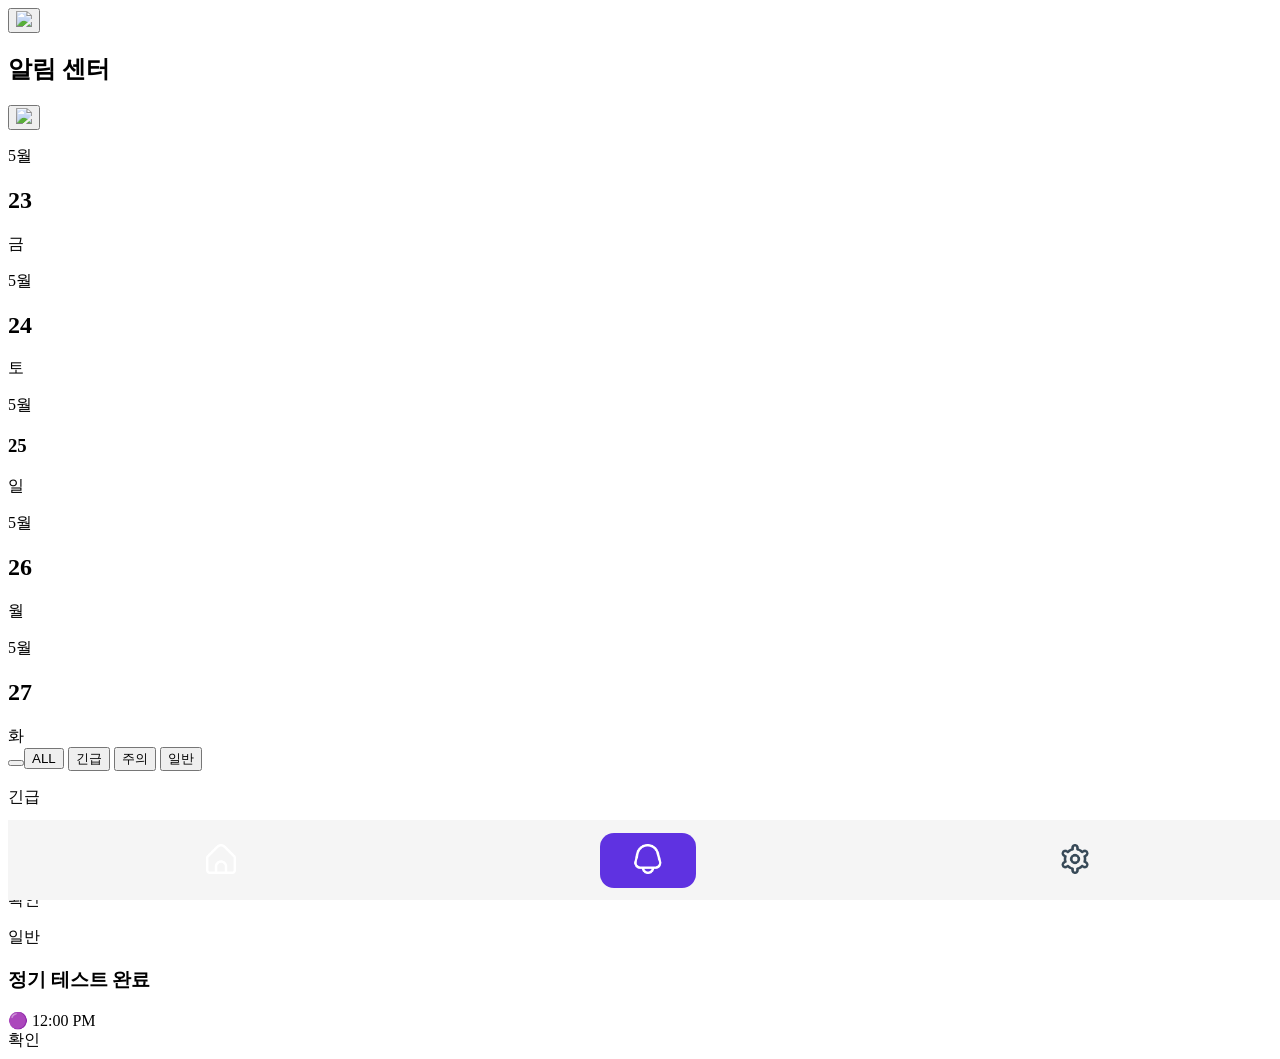
==== alert.html @ 4aeda637 "asdd" ====
<!DOCTYPE html>
<html lang="en">
<head>
    <meta charset="UTF-8">
    <meta name="viewport" content="width=device-width, initial-scale=1.0">
    <title>Document</title>

    <link rel="stylesheet" href="alert.css">
</head>
<body>
    <!--상단 바-->
    <div class="header">
    <button class="back_btn">
        <img src="images/back.png">
    </button>
    <h2>알림 센터</h2>
    <button class="calendar_btn">
        <img src="images/calendar.png">
    </button>
    </div>        
    
    <div class="date_list">
        <div class="date_card">
        <p>5월</p>
        <h2>23</h2>
        <span>금</span>
    
        <div class="date_card">
        <p>5월</p>
        <h2>24</h2>
        <span>토</span>
    </div>

    <div class="date_card">
        <p>5월</p>
        <h3>25</h3>
        <span>일</span>
    </div>

    <div class="date_card">
        <p>5월</p>
        <h2>26</h2>
        <span>월</span>

    <div class="date_card">
        <p>5월</p>
        <h2>27</h2>
        <span>화</span>

    </div>

    <!--필터-->
    <div class="category">

    <button class="active">
    <button>ALL</button>
    <button>긴급</button>
    <button>주의</button>
    <button>일반</button>
    </button>
    </div>

    <!--알림목록-->
    <div class="alert_list">
    <div class="alert_card urgent">
        <p class="type">긴급</p>
        <h3>낙상 위험 감지</h3>
        <div class="bottom">
            <span>🟣 10:00 AM</span>
            <div class="state">확인</div>

        </div>

    </div>



    <div class="alert_card normal">

        <p class="type">일반</p>

        <h3>정기 테스트 완료</h3>

        <div class="bottom">

            <span>🟣 12:00 PM</span>

            <div class="state">확인</div>

        </div>

    </div>

</div>

</div>
    
    
    
    
    
    
    
    
    
    
    
    
    
    
    
    
    <!--아래바-->
        <div class='bar'>
            <div class='home'>
                <button id='homebtn'>
                    <img src="images/home.png" class="home" alt="home">
                </button>
            </div>
            <div class='alert'>
                <button id='alertbtn'>
                    <img src="images/alert1.png" class="alert" alt="alert">
                </button>
            </div>
            <div class='setting'>
                <button id='settingbtn'>
                    <img src="images/setting.png" class="setting" alt="setting">
                </button>
            </div>
        </div>
    
</body>
</html>
---- alert.css ----
/* 아래 바 */
.bar {
    position: fixed;
    bottom: 0;
    width: 100%;
    height: 80px;
    background: #F5F5F5;
    display: flex;
    justify-content: space-around;
    align-items: center;
}

/* 버튼 */
.bar button {
    width: 96px;
    height: 55px;
    border: none;
    background: transparent;
    border-radius: 14px;
    cursor: pointer;
}

/* 아이콘 */
.bar img {
    width: 30px;
    height: 30px;
}

#alertbtn {
    background: #5F32E1;
}
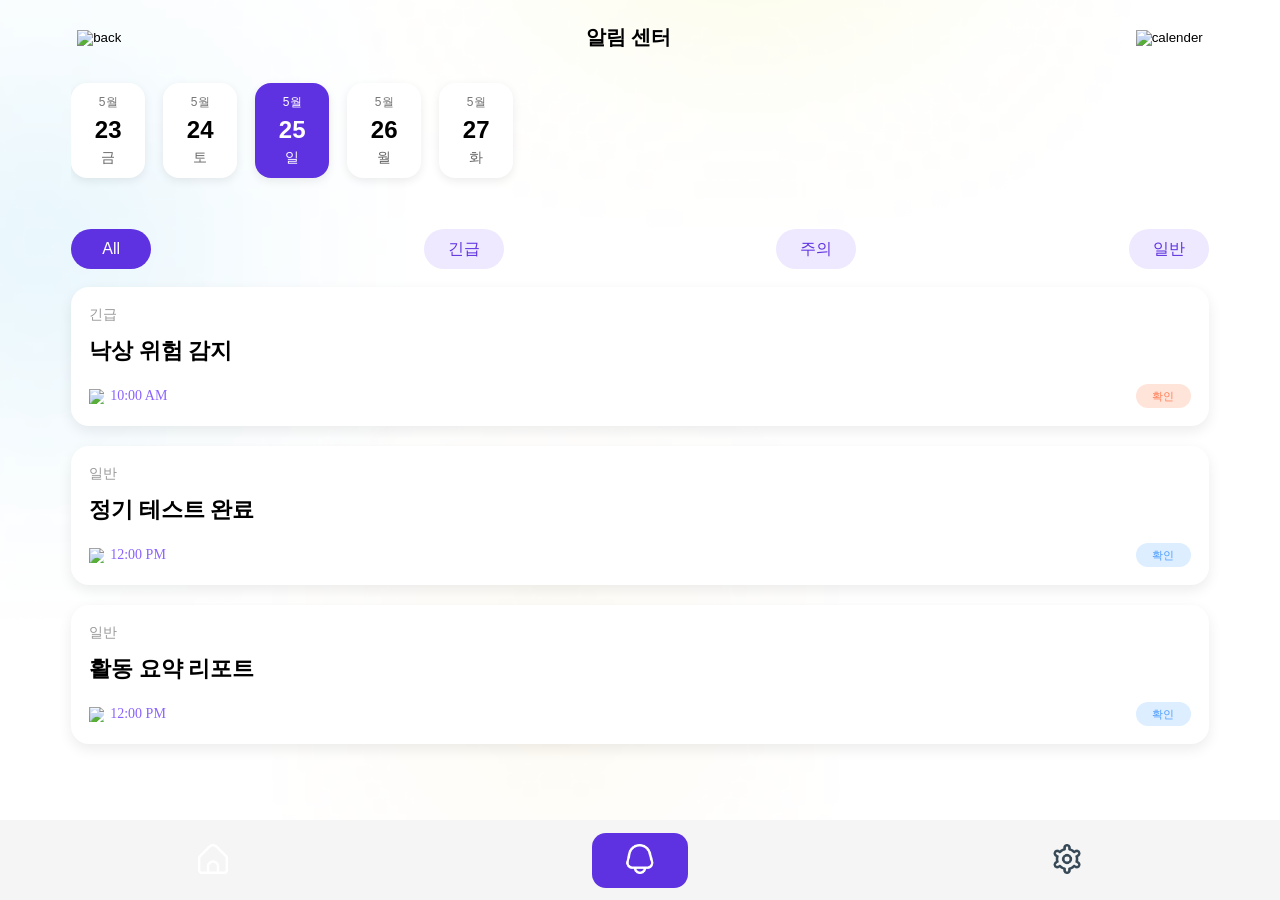
==== commit 086b9198: "ad" ====
--- a/alert.html
+++ b/alert.html
@@ -1,5 +1,6 @@
 <!DOCTYPE html>
 <html lang="en">
+
 <head>
     <meta charset="UTF-8">
     <meta name="viewport" content="width=device-width, initial-scale=1.0">
@@ -7,110 +8,114 @@
 
     <link rel="stylesheet" href="alert.css">
 </head>
+
 <body>
-    <!--상단 바-->
-    <div class="header">
-    <button class="back_btn">
-        <img src="images/back.png">
-    </button>
-    <h2>알림 센터</h2>
-    <button class="calendar_btn">
-        <img src="images/calendar.png">
-    </button>
-    </div>        
-    
-    <div class="date_list">
-        <div class="date_card">
-        <p>5월</p>
-        <h2>23</h2>
-        <span>금</span>
-    
-        <div class="date_card">
-        <p>5월</p>
-        <h2>24</h2>
-        <span>토</span>
-    </div>
+    <div class='container'>
+        <!--상단 바-->
+        <div class="header">
+            <button class="backbtn">
+                <img src="images/back.png" alt="back">
+            </button>
+            <h2>알림 센터</h2>
+            <button class="calendarbtn">
+                <img src="images/calender.png" alt="calender">
+            </button>
+        </div>
 
-    <div class="date_card">
-        <p>5월</p>
-        <h3>25</h3>
-        <span>일</span>
-    </div>
+        <!-- 날짜 -->
+        <div class="date_list">
+            <button class="date_card">
+                <span class="month">5월</span>
+                <h3>23</h3>
+                <span class="day">금</span>
+            </button>
 
-    <div class="date_card">
-        <p>5월</p>
-        <h2>26</h2>
-        <span>월</span>
+            <button class="date_card">
+                <span class="month">5월</span>
+                <h3>24</h3>
+                <span class="day">토</span>
+            </button>
 
-    <div class="date_card">
-        <p>5월</p>
-        <h2>27</h2>
-        <span>화</span>
+            <button class="date_card active">
+                <span class="month">5월</span>
+                <h3>25</h3>
+                <span class="day">일</span>
+            </button>
 
-    </div>
+            <button class="date_card">
+                <span class="month">5월</span>
+                <h3>26</h3>
+                <span class="day">월</span>
+            </button>
 
-    <!--필터-->
-    <div class="category">
+            <button class="date_card">
+                <span class="month">5월</span>
+                <h3>27</h3>
+                <span class="day">화</span>
+            </button>
+        </div>
 
-    <button class="active">
-    <button>ALL</button>
-    <button>긴급</button>
-    <button>주의</button>
-    <button>일반</button>
-    </button>
-    </div>
+        <!-- 필터 -->
+        <div class="category">
+            <button class="categorybtn_active">All</button>
+            <button class="categorybtn">긴급</button>
+            <button class="categorybtn">주의</button>
+            <button class="categorybtn">일반</button>
+        </div>
 
-    <!--알림목록-->
-    <div class="alert_list">
-    <div class="alert_card urgent">
-        <p class="type">긴급</p>
-        <h3>낙상 위험 감지</h3>
-        <div class="bottom">
-            <span>🟣 10:00 AM</span>
-            <div class="state">확인</div>
+        <!-- 알림 목록 -->
+        <div class="alert_list">
+            <div class="alert_card">
+                <span class="urgent">긴급</span>
+                <h3 class="alert_title">
+                    낙상 위험 감지
+                </h3>
+                <div class="alert_bottom">
+                    <div class="time_box">
+                        <img src="images/clock.png" alt="clock">
+                        <span class="alert_time">10:00 AM</span>
+                    </div>
+                    <button class="confirm_btn urgent_btn">
+                        확인
+                    </button>
+                </div>
+            </div>
+
+            <div class="alert_card">
+                <span class="normal">일반</span>
+                <h3 class="alert_title">
+                    정기 테스트 완료
+                </h3>
+                <div class="alert_bottom">
+                    <div class="time_box">
+                        <img src="images/clock.png" alt="clock">
+                        <span class="alert_time">12:00 PM</span>
+                    </div>
+                    <button class="confirm_btn normal_btn">
+                        확인
+                    </button>
+                </div>
+            </div>
+
+            <div class="alert_card">
+                <span class="normal">일반</span>
+                <h3 class="alert_title">
+                    활동 요약 리포트
+                </h3>
+                <div class="alert_bottom">
+                    <div class="time_box">
+                        <img src="images/clock.png" alt="clock">
+                        <span class="alert_time">12:00 PM</span>
+                    </div>
+                    <button class="confirm_btn normal_btn">
+                        확인
+                    </button>
+                </div>
+            </div>
 
         </div>
 
-    </div>
-
-
-
-    <div class="alert_card normal">
-
-        <p class="type">일반</p>
-
-        <h3>정기 테스트 완료</h3>
-
-        <div class="bottom">
-
-            <span>🟣 12:00 PM</span>
-
-            <div class="state">확인</div>
-
-        </div>
-
-    </div>
-
-</div>
-
-</div>
-    
-    
-    
-    
-    
-    
-    
-    
-    
-    
-    
-    
-    
-    
-    
-    
-    <!--아래바-->
+        <!--아래바-->
         <div class='bar'>
             <div class='home'>
                 <button id='homebtn'>
@@ -128,6 +133,9 @@
                 </button>
             </div>
         </div>
-    
+    </div>
+
+    <script src="alert.js"></script>
 </body>
+
 </html>
--- a/alert.css
+++ b/alert.css
@@ -1,13 +1,206 @@
-
-
-
-
-
+/* 전체 */    
+body {
+    background-image: url("images/background.png");
+    background-size: cover;
+    background-position: center;
+    background-repeat: no-repeat;
+    background-attachment: fixed;
+    font-family:Lexend Deca;
+}
+
+/* 상단 */
+.header{
+    width:90%;
+    margin: 24px auto;
+    display:flex;
+    justify-content:space-between;
+    align-items:center;
+}
+
+.header h2{
+    margin:0;
+    font-size:20px;
+    font-weight:700;
+}
+
+.backbtn,
+.calendarbtn{
+    border:none;
+    background:none;
+    cursor:pointer;
+}
+
+.backbtn img{
+    width:28px;
+    height:28px;
+}
+
+.calendarbtn img{
+    width:24px;
+    height:24px;
+}
+
+/* 날짜 */
+.date_list{
+    width:90%;
+    height:120px;
+    margin:auto;
+    display:flex;
+    gap:18px;
+    overflow-x:auto;
+    overflow-y:visible;
+    padding:8px 0;
+}
+
+.date_list::-webkit-scrollbar{
+    display:none;
+}
+
+.date_card{
+    min-width:74px;
+    height:95px;
+    border:none;
+    border-radius:16px;
+    background:#fff;
+    box-shadow:0 3px 10px rgba(0,0,0,.08);
+    display:flex;
+    flex-direction:column;
+    justify-content:center;
+    align-items:center;
+    cursor:pointer;
+}
+
+.date_card .month{
+    font-size:12px;
+    color:#777;
+}
+
+.date_card h3{
+    margin:5px 0;
+    font-size:24px;
+}
+
+.date_card .day{
+    font-size:14px;
+    color:#666;
+}
+
+/* 활성화 버튼*/
+.active{
+    background:#5F32E1;
+    color:white;
+}
+
+.active .month,
+.active .day{
+    color:white;
+}
+
+/* 카테고리 */
+.category{
+    width:90%;
+    margin:18px auto;
+    display:flex;
+    justify-content:space-between;
+}
+
+.categorybtn,
+.categorybtn_active{
+    width:80px;
+    height:40px;
+    border:none;
+    border-radius:20px;
+    font-size:16px;
+    cursor:pointer;
+}
+
+.categorybtn{
+    background:#EEE9FF;
+    color:#5F32E1;
+}
+
+.categorybtn_active{
+    background:#5F32E1;
+    color:white;
+}
+
+/* 카드 */
+.alert_list{
+    width:90%;
+    margin:auto;
+    display:flex;
+    flex-direction:column;
+    gap:20px;
+}
+
+.alert_card{
+    background:white;
+    border-radius:18px;
+    padding:18px;
+    box-shadow:0 5px 14px rgba(0,0,0,.08);
+}
+
+.urgent{
+    font-size:14px;
+    color:#999;
+}
+
+.normal{
+    font-size:14px;
+    color:#999;
+}
+
+.alert_title{
+    margin:12px 0 18px;
+    font-size:22px;
+}
+
+.alert_bottom{
+    display:flex;
+    justify-content:space-between;
+    align-items:center;
+}
+
+.time_box{
+    display:flex;
+    align-items:center;
+    gap:6px;
+}
+
+.time_box img{
+    width:15px;
+    height:15px;
+}
+
+.alert_time{
+    color:#8B63FF;
+    font-size:14px;
+}
+
+.confirm_btn{
+    width:55px;
+    height:24px;
+    border:none;
+    border-radius:20px;
+    font-size:11px;
+    cursor:pointer;
+}
+
+.urgent_btn{
+    background:#FFE4DA;
+    color:#FF7B52;
+}
+
+.normal_btn{
+    background:#DCEEFF;
+    color:#4A9BFF;
+}
 
 /* 아래 바 */
 .bar {
     position: fixed;
     bottom: 0;
+    left: 0;
     width: 100%;
     height: 80px;
     background: #F5F5F5;
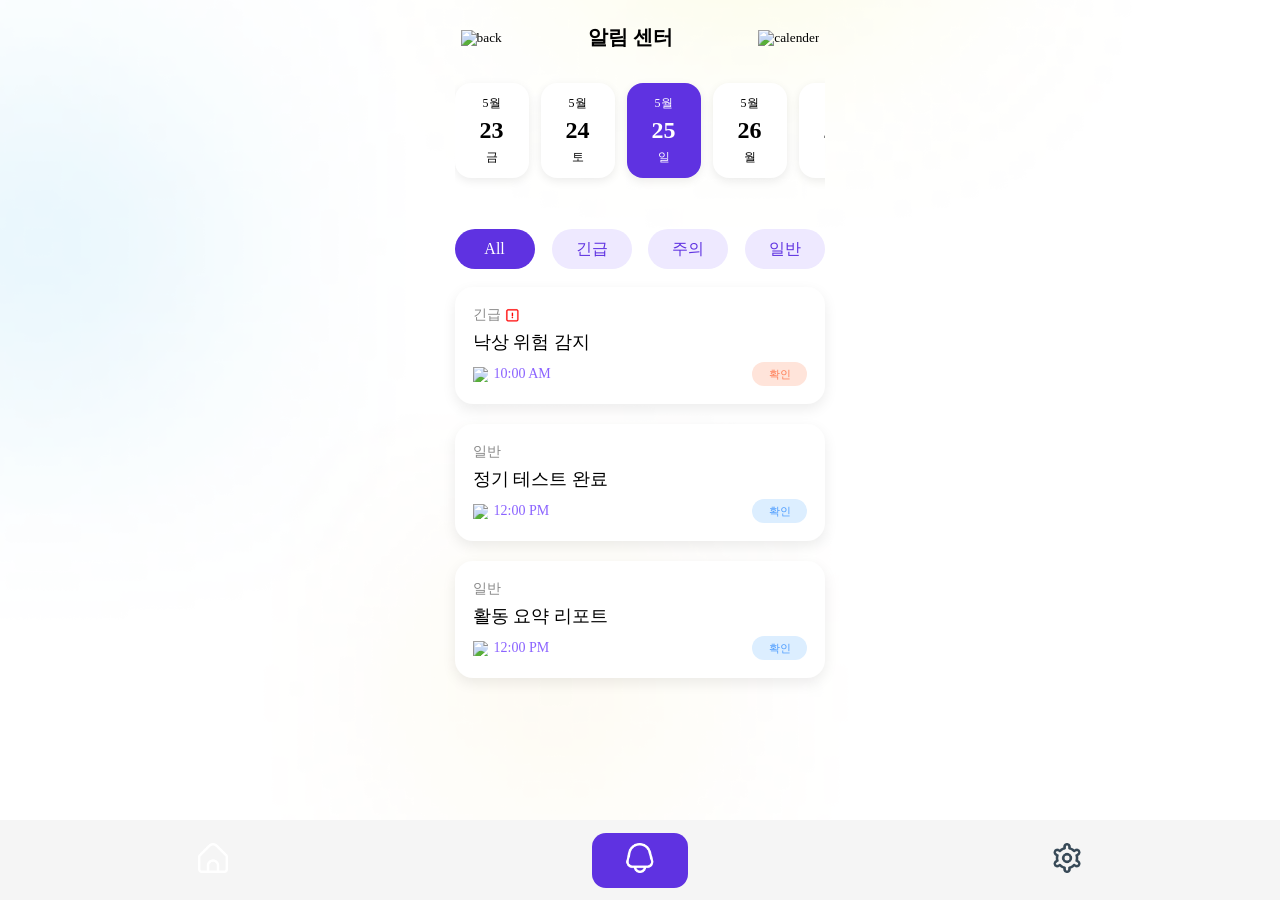
==== commit 9eb7728b: "이제끝이보이나" ====
--- a/alert.html
+++ b/alert.html
@@ -67,6 +67,7 @@
         <div class="alert_list">
             <div class="alert_card">
                 <span class="urgent">긴급</span>
+                <img src='images/warning.png' alt=:warning>
                 <h3 class="alert_title">
                     낙상 위험 감지
                 </h3>
--- a/alert.css
+++ b/alert.css
@@ -1,199 +1,224 @@
-/* 전체 */    
+/* 전체 */
 body {
     background-image: url("images/background.png");
     background-size: cover;
     background-position: center;
     background-repeat: no-repeat;
     background-attachment: fixed;
-    font-family:Lexend Deca;
+    font-family: LexendDeca;
+}
+
+/* 폰트 */
+button,
+input,
+select,
+textarea {
+    font-family: LexendDeca;
+}
+
+/* 컨테이너 */
+.container {
+    width: 100%;
+    max-width: 412px;
+    margin: 0 auto;
+    padding-bottom: 100px;
 }
 
 /* 상단 */
-.header{
-    width:90%;
+.header {
+    width: 90%;
     margin: 24px auto;
-    display:flex;
-    justify-content:space-between;
-    align-items:center;
-}
-
-.header h2{
-    margin:0;
-    font-size:20px;
-    font-weight:700;
+    display: flex;
+    justify-content: space-between;
+    align-items: center;
+}
+
+.header h2 {
+    margin: 0;
+    font-size: 20px;
+    font-weight: bold;
 }
 
 .backbtn,
-.calendarbtn{
-    border:none;
-    background:none;
-    cursor:pointer;
-}
-
-.backbtn img{
-    width:28px;
-    height:28px;
-}
-
-.calendarbtn img{
-    width:24px;
-    height:24px;
+.calendarbtn {
+    border: none;
+    background: none;
+    cursor: pointer;
+}
+
+.backbtn img {
+    width: 28px;
+    height: 28px;
+}
+
+.calendarbtn img {
+    width: 24px;
+    height: 24px;
 }
 
 /* 날짜 */
-.date_list{
-    width:90%;
-    height:120px;
-    margin:auto;
-    display:flex;
-    gap:18px;
-    overflow-x:auto;
-    overflow-y:visible;
-    padding:8px 0;
-}
-
-.date_list::-webkit-scrollbar{
-    display:none;
-}
-
-.date_card{
-    min-width:74px;
-    height:95px;
-    border:none;
-    border-radius:16px;
-    background:#fff;
-    box-shadow:0 3px 10px rgba(0,0,0,.08);
-    display:flex;
-    flex-direction:column;
-    justify-content:center;
-    align-items:center;
-    cursor:pointer;
-}
-
-.date_card .month{
-    font-size:12px;
-    color:#777;
-}
-
-.date_card h3{
-    margin:5px 0;
-    font-size:24px;
-}
-
-.date_card .day{
-    font-size:14px;
-    color:#666;
+.date_list {
+    width: 90%;
+    height: 120px;
+    margin: auto;
+    display: flex;
+    gap: 12px;
+    overflow-x: auto;
+    overflow-y: visible;
+    padding: 8px 0;
+}
+
+.date_list::-webkit-scrollbar {
+    display: none;
+}
+
+.date_card {
+    min-width: 74px;
+    height: 95px;
+    border: none;
+    border-radius: 16px;
+    background: #fff;
+    box-shadow: 0 3px 10px rgba(0,0,0,.08);
+    display: flex;
+    flex-direction: column;
+    justify-content: center;
+    align-items: center;
+    cursor: pointer;
+}
+
+.date_card .month {
+    font-size: 12px;
+    color: #000;
+}
+
+.date_card h3 {
+    margin: 5px 0;
+    font-size: 24px;
+}
+
+.date_card .day {
+    font-size: 12px;
+    color: #000;
 }
 
 /* 활성화 버튼*/
-.active{
-    background:#5F32E1;
-    color:white;
+.active {
+    background: #5F32E1;
+    color: white;
 }
 
 .active .month,
-.active .day{
-    color:white;
+.active .day {
+    color: white;
 }
 
 /* 카테고리 */
-.category{
-    width:90%;
-    margin:18px auto;
-    display:flex;
-    justify-content:space-between;
+.category {
+    width: 90%;
+    margin: 18px auto;
+    display: flex;
+    justify-content: space-between;
 }
 
 .categorybtn,
-.categorybtn_active{
-    width:80px;
-    height:40px;
-    border:none;
-    border-radius:20px;
-    font-size:16px;
-    cursor:pointer;
-}
-
-.categorybtn{
-    background:#EEE9FF;
-    color:#5F32E1;
-}
-
-.categorybtn_active{
-    background:#5F32E1;
-    color:white;
+.categorybtn_active {
+    width: 80px;
+    height: 40px;
+    border: none;
+    border-radius: 20px;
+    font-size: 16px;
+    cursor: pointer;
+}
+
+.categorybtn {
+    background: #EEE9FF;
+    color: #5F32E1;
+}
+
+.categorybtn_active {
+    background: #5F32E1;
+    color: white;
 }
 
 /* 카드 */
-.alert_list{
-    width:90%;
-    margin:auto;
-    display:flex;
-    flex-direction:column;
-    gap:20px;
-}
-
-.alert_card{
-    background:white;
-    border-radius:18px;
-    padding:18px;
-    box-shadow:0 5px 14px rgba(0,0,0,.08);
-}
-
-.urgent{
-    font-size:14px;
-    color:#999;
-}
-
-.normal{
-    font-size:14px;
-    color:#999;
-}
-
-.alert_title{
-    margin:12px 0 18px;
-    font-size:22px;
-}
-
-.alert_bottom{
-    display:flex;
-    justify-content:space-between;
-    align-items:center;
-}
-
-.time_box{
-    display:flex;
-    align-items:center;
-    gap:6px;
-}
-
-.time_box img{
-    width:15px;
-    height:15px;
-}
-
-.alert_time{
-    color:#8B63FF;
-    font-size:14px;
-}
-
-.confirm_btn{
-    width:55px;
-    height:24px;
-    border:none;
-    border-radius:20px;
-    font-size:11px;
-    cursor:pointer;
-}
-
-.urgent_btn{
-    background:#FFE4DA;
-    color:#FF7B52;
-}
-
-.normal_btn{
-    background:#DCEEFF;
-    color:#4A9BFF;
+.alert_list {
+    width: 90%;
+    margin: auto;
+    display: flex;
+    flex-direction: column;
+    gap: 20px;
+}
+
+.alert_card {
+    background: white;
+    border-radius: 18px;
+    padding: 18px;
+    box-shadow: 0 5px 14px rgba(0,0,0,.08);
+}
+
+/* 긴급 */
+.urgent {
+    font-size: 14px;
+    color: #888;
+}
+
+/* 일반 */
+.normal {
+    font-size: 14px;
+    color: #888;
+}
+
+.alert_title {
+    margin: 6px 0 8px;
+    font-size: 18px;
+    font-weight: 400;
+}
+
+.alert_card img {
+    width: 15px;
+    height: 15px;
+    vertical-align: middle;
+}
+
+.alert_bottom {
+    display: flex;
+    justify-content: space-between;
+    align-items: center;
+}
+
+.time_box {
+    display: flex;
+    align-items: center;
+    gap: 6px;
+}
+
+.time_box img {
+    width: 15px;
+    height: 15px;
+}
+
+.alert_time {
+    color: #8B63FF;
+    font-size: 14px;
+}
+
+.confirm_btn {
+    width: 55px;
+    height: 24px;
+    border: none;
+    border-radius: 20px;
+    font-size: 11px;
+    cursor: pointer;
+}
+
+.urgent_btn {
+    background: #FFE4DA;
+    color: #FF7B52;
+}
+
+.normal_btn {
+    background: #DCEEFF;
+    color: #4A9BFF;
 }
 
 /* 아래 바 */
@@ -227,4 +252,4 @@
 
 #alertbtn {
     background: #5F32E1;
-}+}
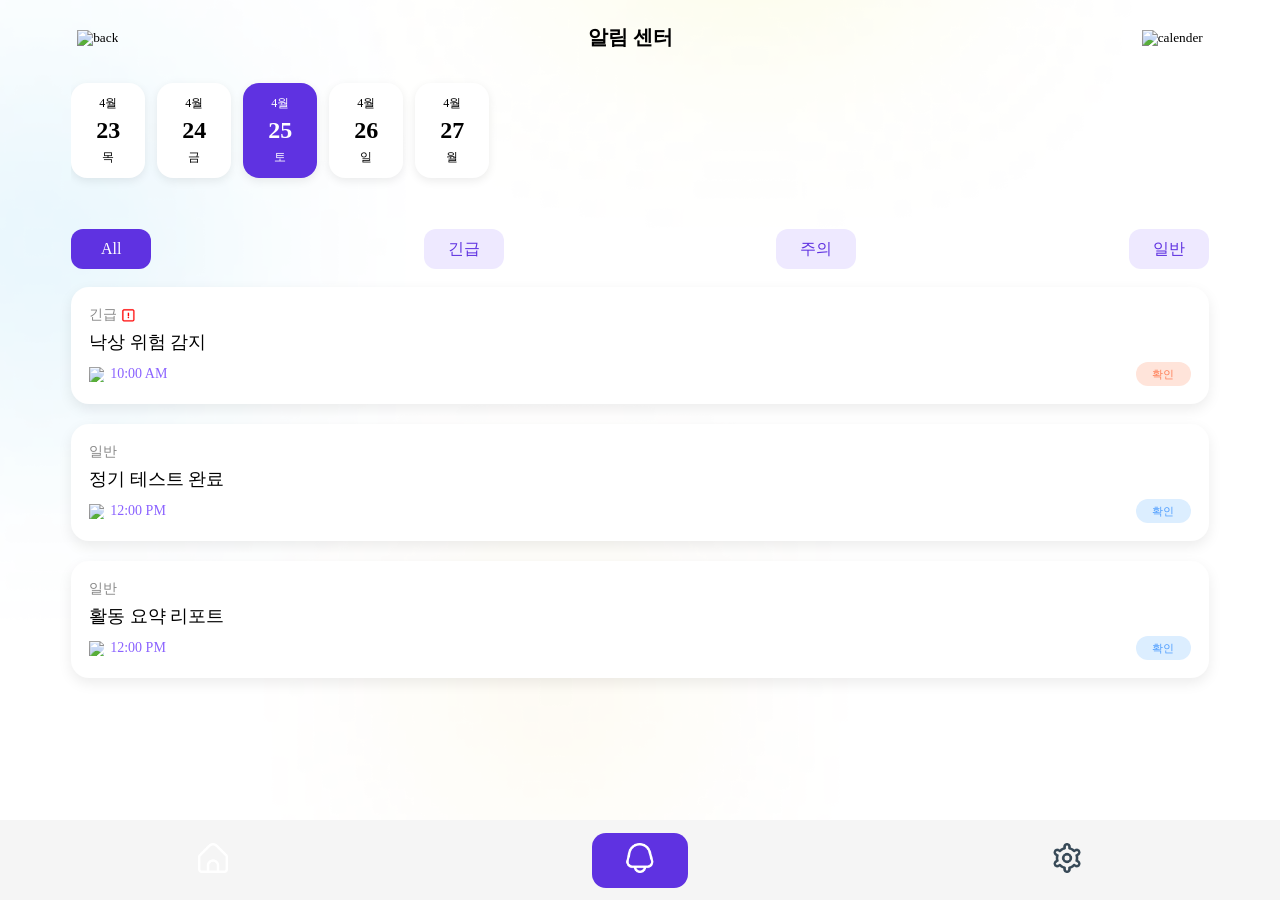
==== commit cf0f0c9b: "fin" ====
--- a/alert.html
+++ b/alert.html
@@ -25,33 +25,33 @@
         <!-- 날짜 -->
         <div class="date_list">
             <button class="date_card">
-                <span class="month">5월</span>
+                <span class="month">4월</span>
                 <h3>23</h3>
+                <span class="day">목</span>
+            </button>
+
+            <button class="date_card">
+                <span class="month">4월</span>
+                <h3>24</h3>
                 <span class="day">금</span>
             </button>
 
-            <button class="date_card">
-                <span class="month">5월</span>
-                <h3>24</h3>
+            <button class="date_card active">
+                <span class="month">4월</span>
+                <h3>25</h3>
                 <span class="day">토</span>
             </button>
 
-            <button class="date_card active">
-                <span class="month">5월</span>
-                <h3>25</h3>
+            <button class="date_card">
+                <span class="month">4월</span>
+                <h3>26</h3>
                 <span class="day">일</span>
             </button>
 
             <button class="date_card">
-                <span class="month">5월</span>
-                <h3>26</h3>
+                <span class="month">4월</span>
+                <h3>27</h3>
                 <span class="day">월</span>
-            </button>
-
-            <button class="date_card">
-                <span class="month">5월</span>
-                <h3>27</h3>
-                <span class="day">화</span>
             </button>
         </div>
 
--- a/alert.css
+++ b/alert.css
@@ -19,7 +19,7 @@
 /* 컨테이너 */
 .container {
     width: 100%;
-    max-width: 412px;
+    /*max-width: 412px;*/
     margin: 0 auto;
     padding-bottom: 100px;
 }
@@ -125,7 +125,7 @@
     width: 80px;
     height: 40px;
     border: none;
-    border-radius: 20px;
+    border-radius: 15% / 30%;
     font-size: 16px;
     cursor: pointer;
 }
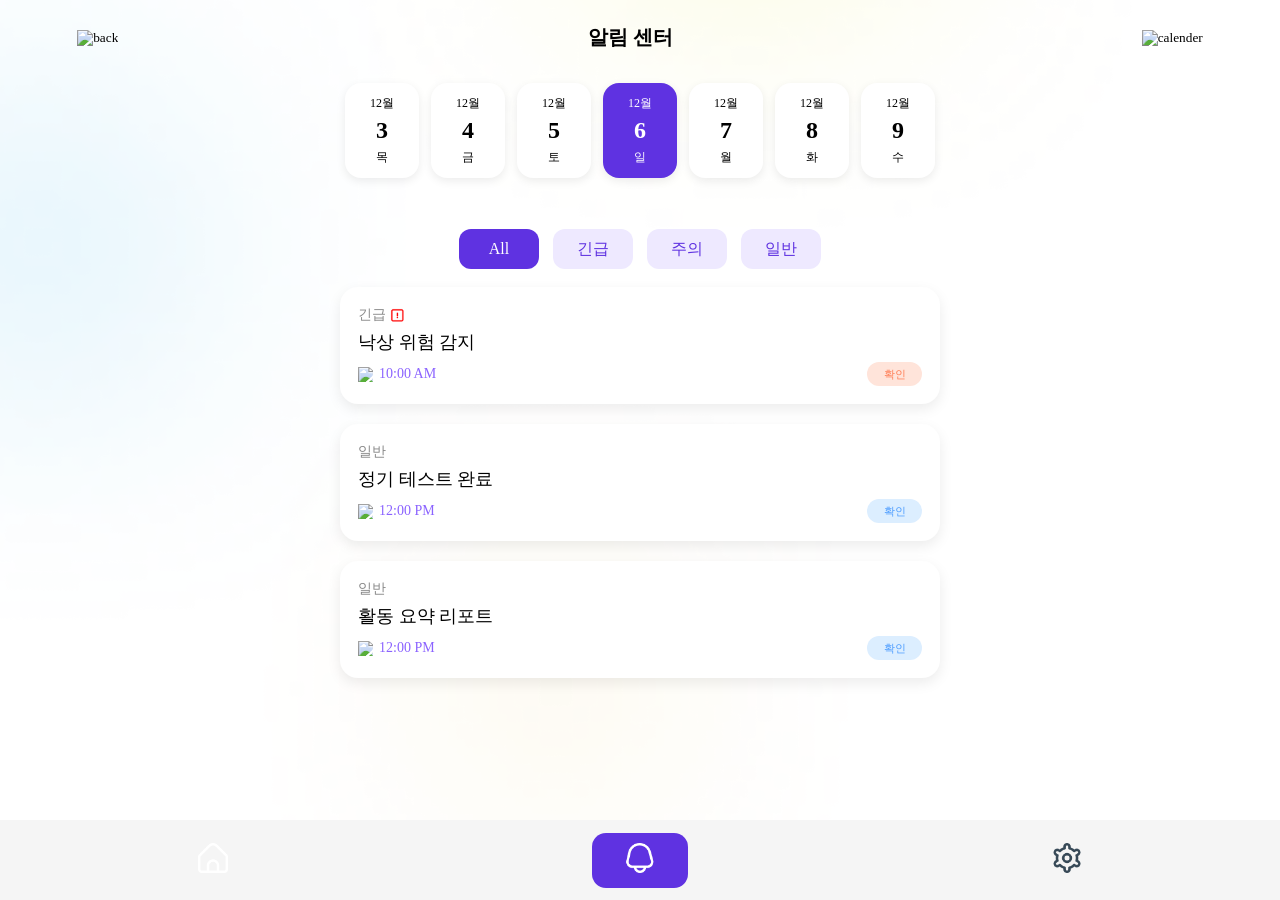
==== commit 46c7cbf8: "Connect calendar and date picker" ====
--- a/alert.html
+++ b/alert.html
@@ -23,37 +23,7 @@
         </div>
 
         <!-- 날짜 -->
-        <div class="date_list">
-            <button class="date_card">
-                <span class="month">4월</span>
-                <h3>23</h3>
-                <span class="day">목</span>
-            </button>
-
-            <button class="date_card">
-                <span class="month">4월</span>
-                <h3>24</h3>
-                <span class="day">금</span>
-            </button>
-
-            <button class="date_card active">
-                <span class="month">4월</span>
-                <h3>25</h3>
-                <span class="day">토</span>
-            </button>
-
-            <button class="date_card">
-                <span class="month">4월</span>
-                <h3>26</h3>
-                <span class="day">일</span>
-            </button>
-
-            <button class="date_card">
-                <span class="month">4월</span>
-                <h3>27</h3>
-                <span class="day">월</span>
-            </button>
-        </div>
+        <div class="date_list" id="dateList"></div>
 
         <!-- 필터 -->
         <div class="category">
--- a/alert.css
+++ b/alert.css
@@ -58,14 +58,15 @@
 
 /* 날짜 */
 .date_list {
-    width: 90%;
+    width: 100%;
     height: 120px;
-    margin: auto;
+    margin: 0 auto;
     display: flex;
     gap: 12px;
     overflow-x: auto;
     overflow-y: visible;
     padding: 8px 0;
+    justify-content: safe center;
 }
 
 .date_list::-webkit-scrollbar {
@@ -117,7 +118,8 @@
     width: 90%;
     margin: 18px auto;
     display: flex;
-    justify-content: space-between;
+    justify-content: center;
+    gap: 14px;
 }
 
 .categorybtn,
@@ -143,6 +145,7 @@
 /* 카드 */
 .alert_list {
     width: 90%;
+    max-width: 600px;
     margin: auto;
     display: flex;
     flex-direction: column;
